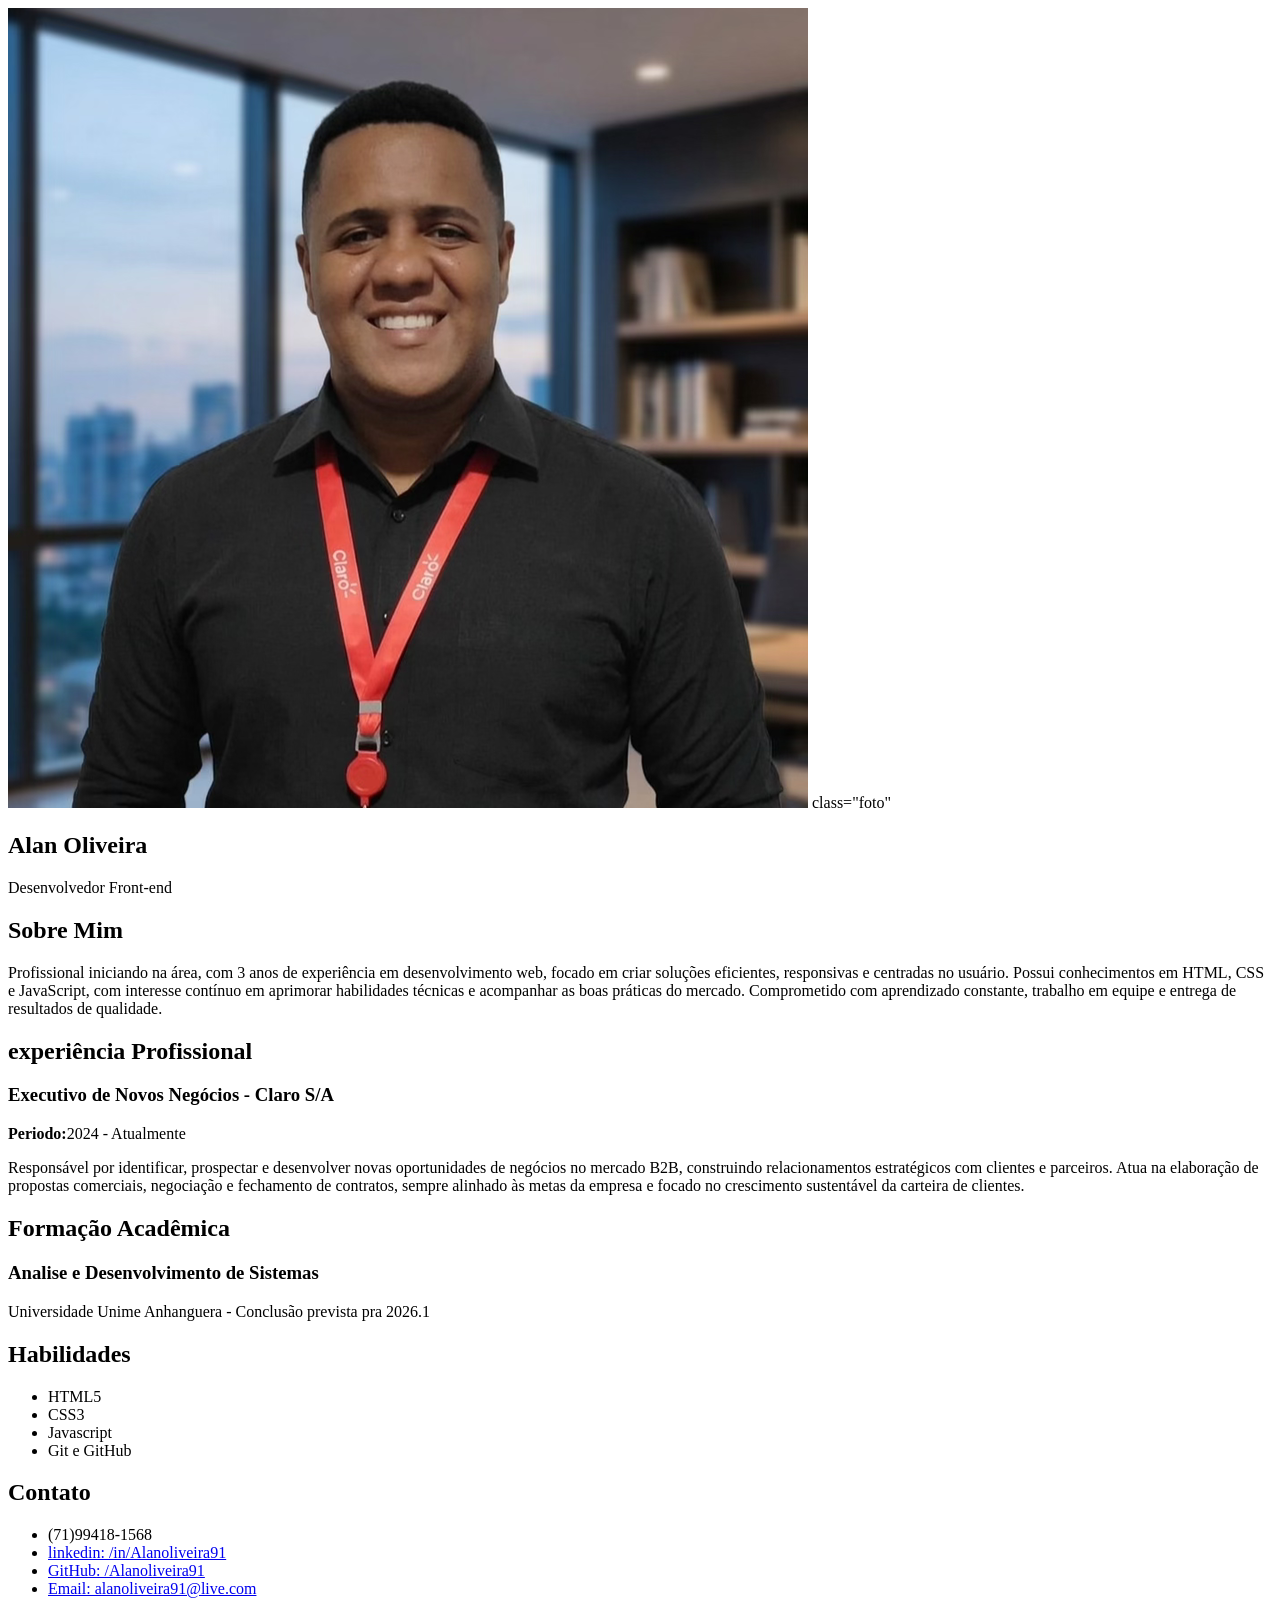
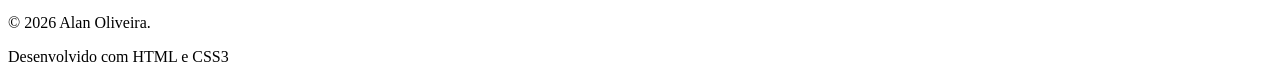
==== Desktop/meucurriculo-alanoliveira-ads/index.html @ 484d746e "primeira versão do curriculo" ====
<!DOCTYPE html>
<html lang="pt-BR">
<head>
    <meta charset="UTF-8">
    <meta name="viewport" content="width=device-width, initial-scale=1.0"/>
     <meta name="description" content="Currriculo Oline de Alan - Desenvolvimento Web" />
    <meta name="author" content=" "Alan" />
    <title>Curriculo Alan</title>
</head>
<body>
    <section>
        <div class="foto-perfil">
        <img src="foto.jpg" alt="Descrição"> class="foto"</div>
<h1>Alan Oliveira</h1>
<p>Desenvolvedor Front-end</p>
    </header>    

    <!-- Sobre -->
<section>
    <h2>Sobre Mim</h2>
    <p>Profissional iniciando na área, com 3 anos de experiência em desenvolvimento web, focado em criar soluções eficientes, responsivas e centradas no usuário. Possui conhecimentos em HTML, CSS e JavaScript, com interesse contínuo em aprimorar habilidades técnicas e acompanhar as boas práticas do mercado. Comprometido com aprendizado constante, trabalho em equipe e entrega de resultados de qualidade.</em></p>
</section>
<!--Experiência-->
<section>
    <h2>experiência Profissional</h2>
    <div>
    <h3>Executivo de Novos Negócios - Claro S/A</h3>
    <p><strong>Periodo:</strong>2024 - Atualmente</p>
    <p>Responsável por identificar, prospectar e desenvolver novas oportunidades de negócios no mercado B2B, construindo relacionamentos estratégicos com clientes e parceiros. Atua na elaboração de propostas comerciais, negociação e fechamento de contratos, sempre alinhado às metas da empresa e focado no crescimento sustentável da carteira de clientes.</p>
    </div>
    </section>

    <!-- Formação-->
<section>
    <h2>Formação Acadêmica</h2>
    <div>
        <h3>Analise e Desenvolvimento de Sistemas</h3>
        <p> Universidade Unime Anhanguera - Conclusão prevista pra 2026.1</p>
    </div>
</section>
<!-- Habilidades-->
<section>
    <h2>Habilidades</h2>
    <ul>
        <li>HTML5</li>
        <li>CSS3</li>
        <li>Javascript</li>
        <li>Git e GitHub</li>
    </ul>
</section>
<!-- Contato-->
<section>
    <h2>Contato</h2>
    <ul>
        <li>(71)99418-1568</li>
        <li> <a href="Link" target="_blank">linkedin: /in/Alanoliveira91 </a></li>
        <li> <a href="Link" target="_blank">GitHub: /Alanoliveira91 </a></li>
        <li> <a href= "mailto:alanoliveira91@live.com" > Email: alanoliveira91@live.com</a></li>
    </ul>
</section>
<!-- Rodapé-->
 <footer>
    <p>© 2026 Alan Oliveira.</p>
    <p>Desenvolvido com HTML e CSS3</p>
 </footer>
</body>
</html>
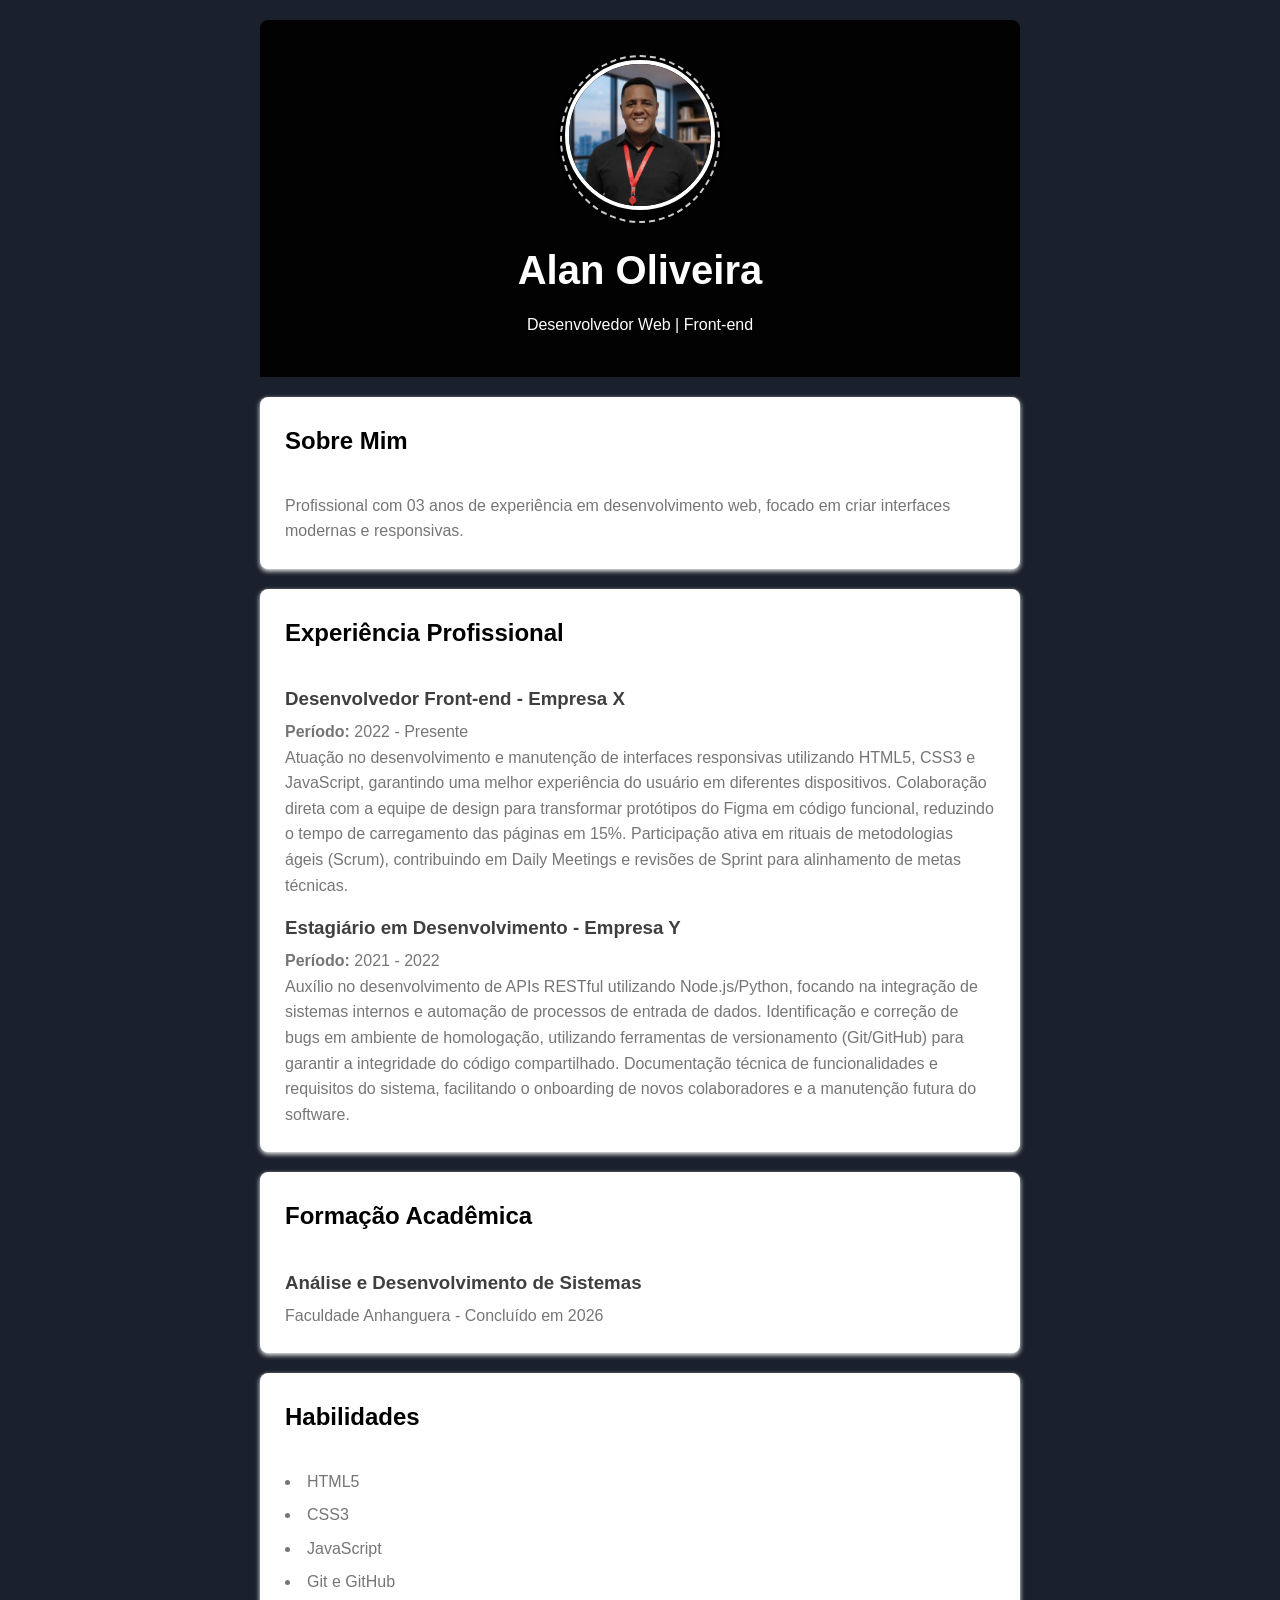
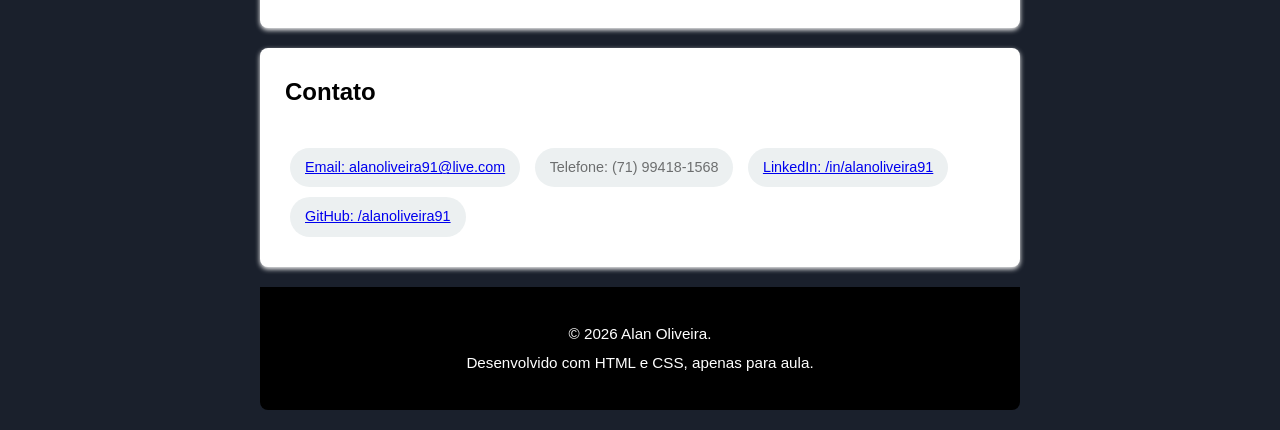
==== commit a8f41407: "segunda versao do meu curriculo" ====
--- a/Desktop/meucurriculo-alanoliveira-ads/index.html
+++ b/Desktop/meucurriculo-alanoliveira-ads/index.html
@@ -1,67 +1,112 @@
-<!DOCTYPE html>
+<!doctype html>
 <html lang="pt-BR">
-<head>
-    <meta charset="UTF-8">
-    <meta name="viewport" content="width=device-width, initial-scale=1.0"/>
-     <meta name="description" content="Currriculo Oline de Alan - Desenvolvimento Web" />
-    <meta name="author" content=" "Alan" />
-    <title>Curriculo Alan</title>
-</head>
-<body>
-    <section>
-        <div class="foto-perfil">
-        <img src="foto.jpg" alt="Descrição"> class="foto"</div>
-<h1>Alan Oliveira</h1>
-<p>Desenvolvedor Front-end</p>
-    </header>    
+  <head>
+    <meta charset="UTF-8" />
+    <meta name="viewport" content="width=device-width, initial-scale=1.0" />
+    <meta
+      name="description"
+      content="Currículo online de Alan Oliveira - Desenvolvedor Web"
+    />
+    <meta name="author" content="Alan Oliveira" />
+    <title>Curriculo Alan Oliveira</title>
+    <link rel="stylesheet" href="style/style.css" />
+  </head>
+  <body>
+    <!-- Cabeçalho -->
+    <header>
+      <div class="foto-perfil">
+        <img src="img/foto.jpg" alt="Foto de Alan Oliveira" class="foto" />
+      </div>
+      <h1>Alan Oliveira</h1>
+      <p>Desenvolvedor Web | Front-end</p>
+    </header>
 
     <!-- Sobre -->
-<section>
-    <h2>Sobre Mim</h2>
-    <p>Profissional iniciando na área, com 3 anos de experiência em desenvolvimento web, focado em criar soluções eficientes, responsivas e centradas no usuário. Possui conhecimentos em HTML, CSS e JavaScript, com interesse contínuo em aprimorar habilidades técnicas e acompanhar as boas práticas do mercado. Comprometido com aprendizado constante, trabalho em equipe e entrega de resultados de qualidade.</em></p>
-</section>
-<!--Experiência-->
-<section>
-    <h2>experiência Profissional</h2>
-    <div>
-    <h3>Executivo de Novos Negócios - Claro S/A</h3>
-    <p><strong>Periodo:</strong>2024 - Atualmente</p>
-    <p>Responsável por identificar, prospectar e desenvolver novas oportunidades de negócios no mercado B2B, construindo relacionamentos estratégicos com clientes e parceiros. Atua na elaboração de propostas comerciais, negociação e fechamento de contratos, sempre alinhado às metas da empresa e focado no crescimento sustentável da carteira de clientes.</p>
-    </div>
+    <section>
+      <h2>Sobre Mim</h2>
+      <p>
+        Profissional com 03 anos de experiência em desenvolvimento web, focado
+        em criar interfaces modernas e responsivas.
+      </p>
     </section>
 
-    <!-- Formação-->
-<section>
-    <h2>Formação Acadêmica</h2>
-    <div>
-        <h3>Analise e Desenvolvimento de Sistemas</h3>
-        <p> Universidade Unime Anhanguera - Conclusão prevista pra 2026.1</p>
-    </div>
-</section>
-<!-- Habilidades-->
-<section>
-    <h2>Habilidades</h2>
-    <ul>
+    <!-- Experiência -->
+    <section>
+      <h2>Experiência Profissional</h2>
+
+      <div>
+        <h3>Desenvolvedor Front-end - Empresa X</h3>
+        <p><strong>Período:</strong> 2022 - Presente</p>
+        <p>
+           Atuação no desenvolvimento e manutenção de interfaces responsivas utilizando HTML5, CSS3 e JavaScript, garantindo uma melhor experiência do usuário em diferentes dispositivos.
+
+Colaboração direta com a equipe de design para transformar protótipos do Figma em código funcional, reduzindo o tempo de carregamento das páginas em 15%.
+
+Participação ativa em rituais de metodologias ágeis (Scrum), contribuindo em Daily Meetings e revisões de Sprint para alinhamento de metas técnicas.
+        
+        </p>
+      </div>
+
+      <div>
+        <h3>Estagiário em Desenvolvimento - Empresa Y</h3>
+        <p><strong>Período:</strong> 2021 - 2022</p>
+        <p>Auxílio no desenvolvimento de APIs RESTful utilizando Node.js/Python, focando na integração de sistemas internos e automação de processos de entrada de dados.
+
+Identificação e correção de bugs em ambiente de homologação, utilizando ferramentas de versionamento (Git/GitHub) para garantir a integridade do código compartilhado.
+
+Documentação técnica de funcionalidades e requisitos do sistema, facilitando o onboarding de novos colaboradores e a manutenção futura do software.</p>
+      </div>
+    </section>
+
+    <!-- Formação -->
+    <section>
+      <h2>Formação Acadêmica</h2>
+      <div>
+        <h3>Análise e Desenvolvimento de Sistemas</h3>
+        <p>Faculdade Anhanguera - Concluído em 2026</p>
+      </div>
+    </section>
+
+    <!-- Habilidades -->
+    <section>
+      <h2>Habilidades</h2>
+      <ul>
         <li>HTML5</li>
         <li>CSS3</li>
-        <li>Javascript</li>
+        <li>JavaScript</li>
         <li>Git e GitHub</li>
-    </ul>
-</section>
-<!-- Contato-->
-<section>
-    <h2>Contato</h2>
-    <ul>
-        <li>(71)99418-1568</li>
-        <li> <a href="Link" target="_blank">linkedin: /in/Alanoliveira91 </a></li>
-        <li> <a href="Link" target="_blank">GitHub: /Alanoliveira91 </a></li>
-        <li> <a href= "mailto:alanoliveira91@live.com" > Email: alanoliveira91@live.com</a></li>
-    </ul>
-</section>
-<!-- Rodapé-->
- <footer>
-    <p>© 2026 Alan Oliveira.</p>
-    <p>Desenvolvido com HTML e CSS3</p>
- </footer>
-</body>
-</html>+      </ul>
+    </section>
+
+    <!-- Contato -->
+    <section>
+      <h2>Contato</h2>
+      <ul>
+        <li>
+          <a href="mailto:alanoliveira91@live.com"
+            >Email: alanoliveira91@live.com</a
+          >
+        </li>
+        <li>Telefone: (71) 99418-1568</li>
+        <li>
+          <a
+            href="https://br.linkedin.com/in/alanoliveira91"
+            target="_blank"
+            >LinkedIn: /in/alanoliveira91</a
+          >
+        </li>
+        <li>
+          <a href="https://github.com/alanoliveira91" target="_blank"
+            >GitHub: /alanoliveira91</a
+          >
+        </li>
+      </ul>
+    </section>
+
+    <!-- Rodapé -->
+    <footer>
+      <p>© 2026 Alan Oliveira.</p>
+      <p>Desenvolvido com HTML e CSS, apenas para aula.</p>
+    </footer>
+  </body>
+</html>
--- a/Desktop/meucurriculo-alanoliveira-ads/style/style.css
+++ b/Desktop/meucurriculo-alanoliveira-ads/style/style.css
@@ -0,0 +1,152 @@
+/* ========== 1. RESET BÁSICO ========== */
+/* Aqui vamos remover as margens e paddings padrões do navegador */
+* {
+  margin: 0;
+  padding: 0;
+  box-sizing: border-box;
+}
+
+/* ========== 2. ESTILOS GLOBAIS ========== */
+/* Configurações que valem para toda a página */
+body {
+  font-family: "Segoe UI", Tahoma, Geneva, Verdana, sans-serif;
+  background-color: #1A202C;
+  color: #0000008a;
+  line-height: 1.6;
+  padding: 20px;
+  max-width: 800px;
+  margin: 0 auto;
+}
+
+/* ========== 3. CABEÇALHO ========== */
+/* Estilo do topo da página com nome e título */
+header {
+  background-color: #020203;
+  color: rgb(255, 255, 255);
+  text-align: center;
+  padding: 40px 20px;
+  border-radius: 8px 8px 0 0;
+  margin-bottom: 20px;
+}
+
+header h1 {
+  font-size: 2.5em;
+  margin-bottom: 10px;
+}
+
+/* ========== 4. FOTO DE PERFIL ========== */
+/* Container da foto */
+.foto-perfil {
+  position: relative;
+  width: 150px;
+  margin: 0 auto 20px;
+  text-align: center;
+}
+
+/* A foto em si */
+.foto {
+  width: 150px;
+  height: 150px;
+  border-radius: 50%; /* Faz a foto ficar redonda */
+  object-fit: cover; /* Garante que não distorça */
+  border: 4px solid rgb(255, 255, 255);
+  box-shadow: 0 4px 10px rgba(0, 0, 0, 0.3);
+  transition: all 0.3s ease; /* Suaviza as animações */
+}
+
+/* Efeito quando passa o mouse na foto */
+.foto:hover {
+  transform: scale(1.1); /* Aumenta 10% */
+  border-color: rgba(4, 166, 28, 0.795); /* Borda rosa */
+  box-shadow: 0 10px 25px rgba(244, 241, 241, 0.654);
+}
+
+/* Moldura animada ao redor da foto */
+.foto-perfil::after {
+  content: "";
+  position: absolute;
+  top: -5px;
+  left: -5px;
+  right: -5px;
+  bottom: -5px;
+  border: 2px dashed rgba(255, 255, 255, 0.795);
+  border-radius: 50%;
+  animation: girar 10s linear infinite; /* Chama a animação */
+  pointer-events: none; /* Não atrapalha cliques */
+}
+
+/* Animação de giro */
+@keyframes girar {
+  to {
+    transform: rotate(360deg);
+  }
+}
+
+/* ========== 5. SEÇÕES ========== */
+/* Estilo geral das seções (Sobre, Experiência, etc) */
+section {
+  background-color: white;
+  padding: 25px;
+  margin-bottom: 20px;
+  border-radius: 8px;
+  box-shadow: 0 2px 5px rgb(253, 253, 253);
+}
+
+/* Título das seções (h2) */
+section h2 {
+  color: #000000;
+  border-bottom: 2px solid #ffffff;
+  padding-bottom: 10px;
+  margin-bottom: 20px;
+}
+
+/* Subtítulos dentro das seções (h3) */
+section h3 {
+  color: #3f3f3f;
+  margin: 15px 0 5px 0;
+}
+
+/* ========== 6. LISTAS ========== */
+/* Listas em geral */
+ul {
+  list-style-position: inside;
+  padding-left: 0;
+}
+
+/* Itens da lista */
+li {
+  margin-bottom: 8px;
+}
+
+/* Estilo especial para a ÚLTIMA seção (Contato) */
+section:last-of-type li {
+  display: inline-block; /* Itens lado a lado */
+  background-color: #ecf0f1;
+  padding: 8px 15px;
+  margin: 5px;
+  border-radius: 20px; /* Arredondado tipo pílula */
+  font-size: 0.9em;
+}
+
+/* ========== 7. RODAPÉ ========== */
+/* NOVO: Estilo do rodapé */
+footer {
+  background-color: #000000; /* Mesma cor do cabeçalho */
+  color: rgb(255, 255, 255);
+  text-align: center; /* Centraliza o texto */
+  padding: 30px 20px;
+  border-radius: 0 0 8px 8px; /* Arredonda só embaixo */
+  margin-top: 20px; /* Espaço acima do rodapé */
+}
+
+/* Texto do rodapé */
+footer p {
+  margin: 5px 0;
+  font-size: 0.95em;
+}
+
+/* Efeito hover no rodapé (opcional) */
+footer:hover {
+  background-color: #000000f6; /* Cor um pouco mais clara */
+  transition: 0.3s;
+}
